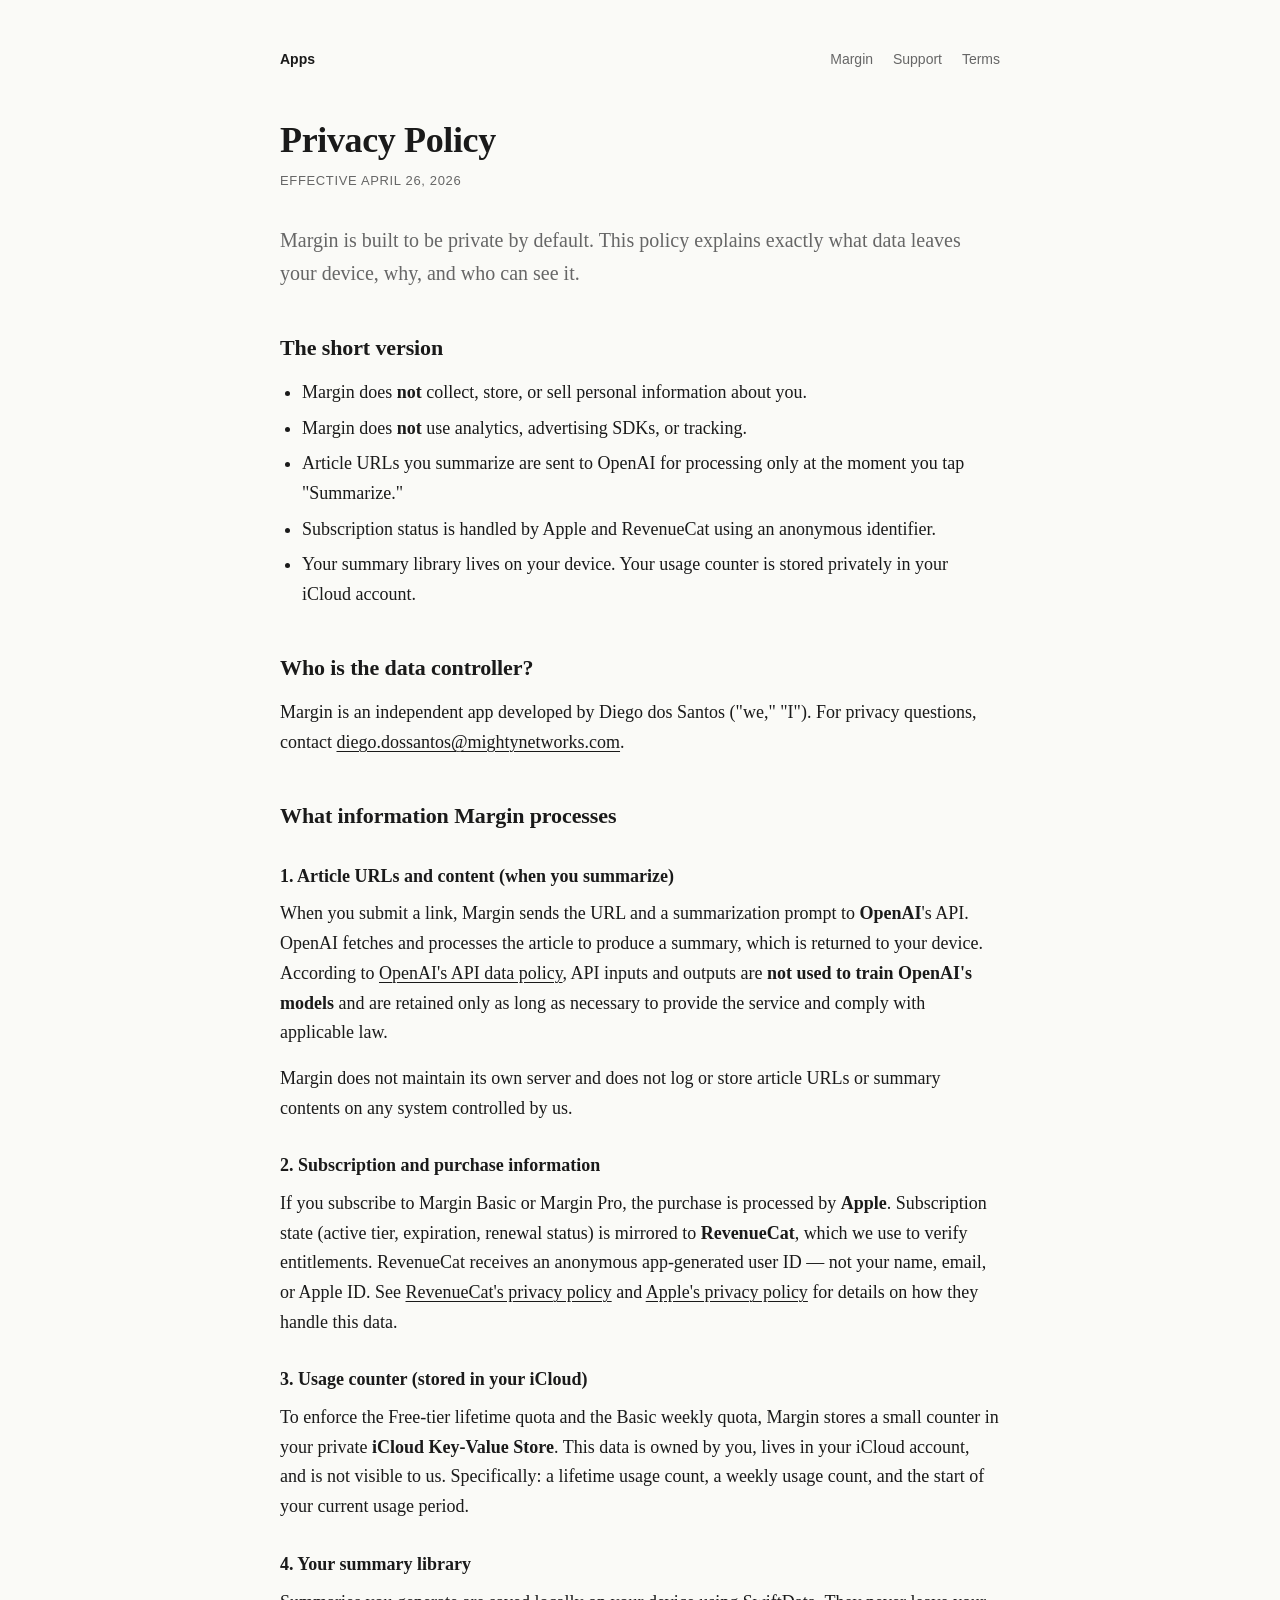
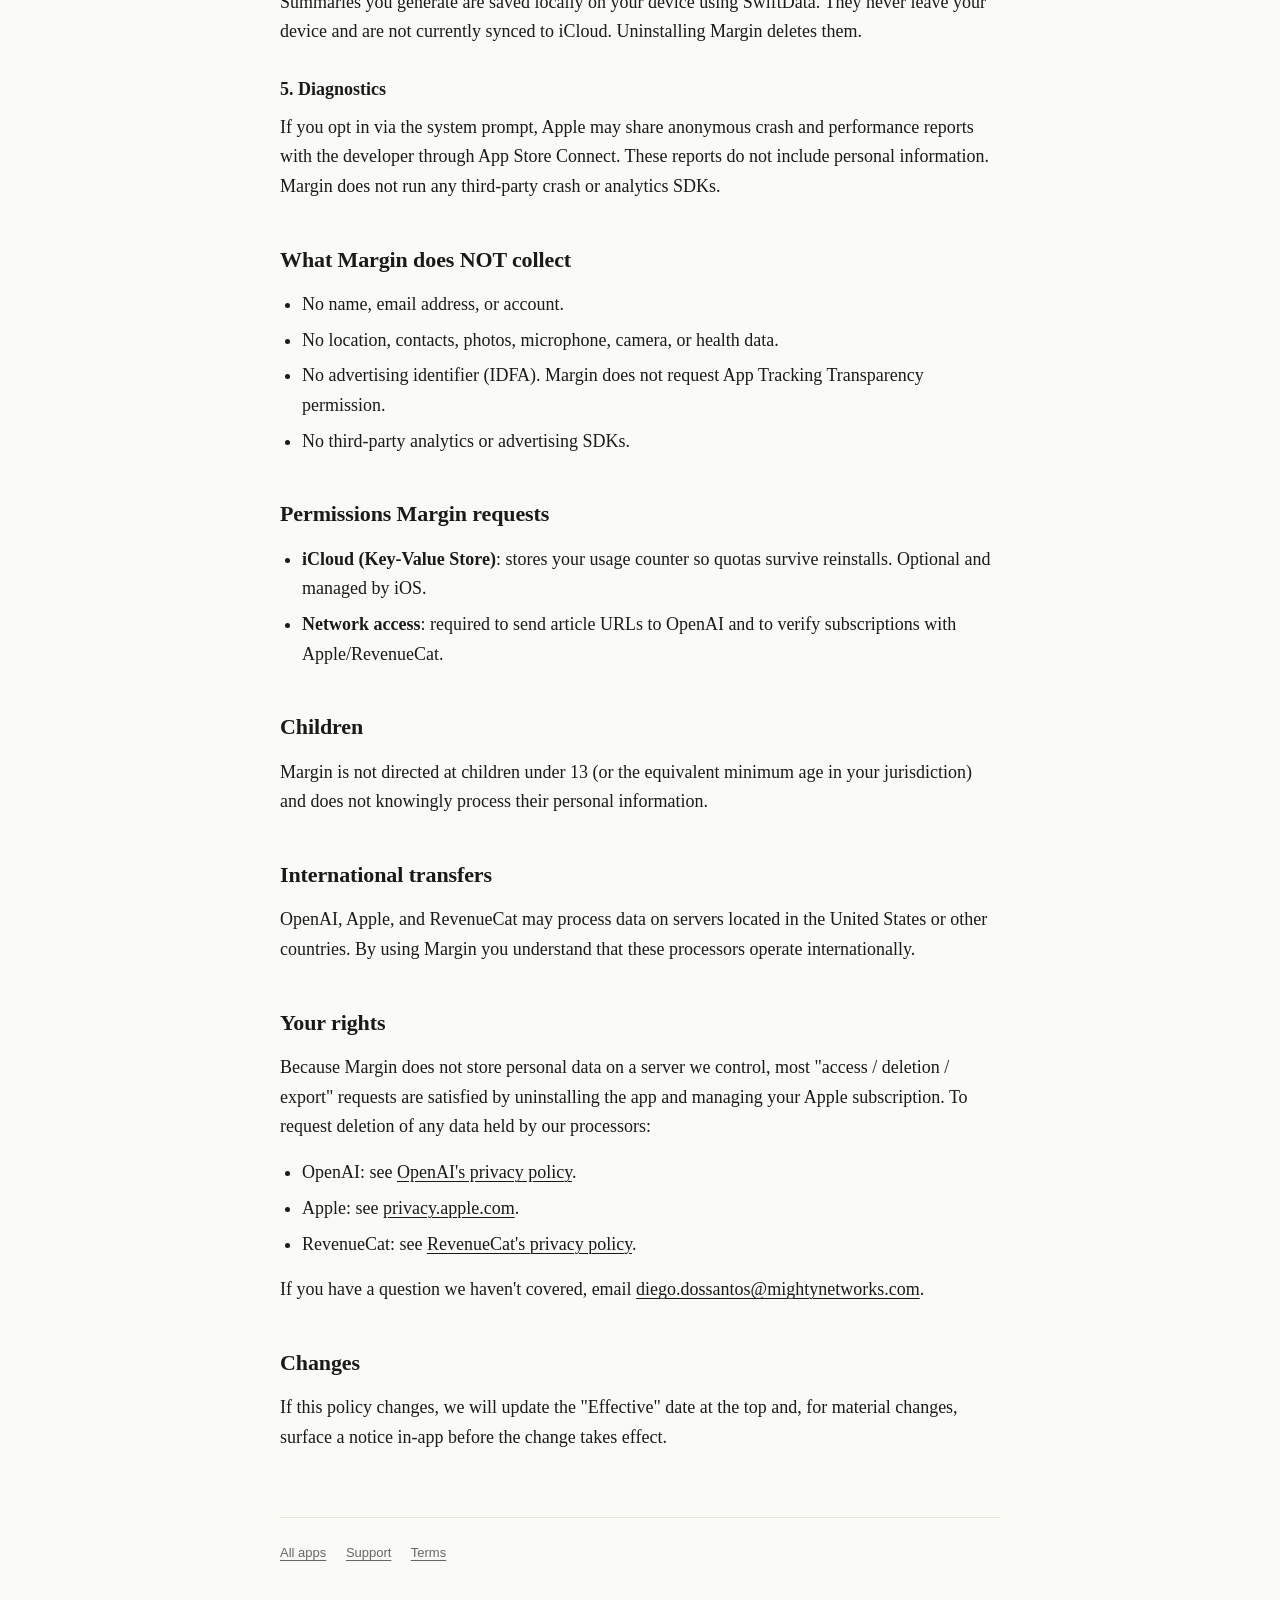
==== margin/privacy.html @ ffc80135 "Initial: landing, Margin pages (support, privacy, terms), issue templates" ====
<!doctype html>
<html lang="en">
<head>
<meta charset="utf-8">
<meta name="viewport" content="width=device-width, initial-scale=1">
<title>Margin — Privacy Policy</title>
<meta name="description" content="Margin's privacy policy. What we collect, what we don't, and where your data goes.">
<link rel="stylesheet" href="../assets/style.css">
</head>
<body>
<header class="site">
  <a class="brand" href="../">Apps</a>
  <nav>
    <a href="index.html">Margin</a>
    <a href="support.html">Support</a>
    <a href="terms.html">Terms</a>
  </nav>
</header>
<main>
  <h1>Privacy Policy</h1>
  <p class="meta">Effective April 26, 2026</p>

  <p class="lede">Margin is built to be private by default. This policy explains exactly what data leaves your device, why, and who can see it.</p>

  <h2>The short version</h2>
  <ul>
    <li>Margin does <strong>not</strong> collect, store, or sell personal information about you.</li>
    <li>Margin does <strong>not</strong> use analytics, advertising SDKs, or tracking.</li>
    <li>Article URLs you summarize are sent to OpenAI for processing only at the moment you tap "Summarize."</li>
    <li>Subscription status is handled by Apple and RevenueCat using an anonymous identifier.</li>
    <li>Your summary library lives on your device. Your usage counter is stored privately in your iCloud account.</li>
  </ul>

  <h2>Who is the data controller?</h2>
  <p>Margin is an independent app developed by Diego dos Santos ("we," "I"). For privacy questions, contact <a href="mailto:diego.dossantos@mightynetworks.com?subject=Margin%20Privacy">diego.dossantos@mightynetworks.com</a>.</p>

  <h2>What information Margin processes</h2>

  <h3>1. Article URLs and content (when you summarize)</h3>
  <p>When you submit a link, Margin sends the URL and a summarization prompt to <strong>OpenAI</strong>'s API. OpenAI fetches and processes the article to produce a summary, which is returned to your device. According to <a href="https://openai.com/enterprise-privacy/">OpenAI's API data policy</a>, API inputs and outputs are <strong>not used to train OpenAI's models</strong> and are retained only as long as necessary to provide the service and comply with applicable law.</p>
  <p>Margin does not maintain its own server and does not log or store article URLs or summary contents on any system controlled by us.</p>

  <h3>2. Subscription and purchase information</h3>
  <p>If you subscribe to Margin Basic or Margin Pro, the purchase is processed by <strong>Apple</strong>. Subscription state (active tier, expiration, renewal status) is mirrored to <strong>RevenueCat</strong>, which we use to verify entitlements. RevenueCat receives an anonymous app-generated user ID — not your name, email, or Apple ID. See <a href="https://www.revenuecat.com/privacy/">RevenueCat's privacy policy</a> and <a href="https://www.apple.com/legal/privacy/">Apple's privacy policy</a> for details on how they handle this data.</p>

  <h3>3. Usage counter (stored in your iCloud)</h3>
  <p>To enforce the Free-tier lifetime quota and the Basic weekly quota, Margin stores a small counter in your private <strong>iCloud Key-Value Store</strong>. This data is owned by you, lives in your iCloud account, and is not visible to us. Specifically: a lifetime usage count, a weekly usage count, and the start of your current usage period.</p>

  <h3>4. Your summary library</h3>
  <p>Summaries you generate are saved locally on your device using SwiftData. They never leave your device and are not currently synced to iCloud. Uninstalling Margin deletes them.</p>

  <h3>5. Diagnostics</h3>
  <p>If you opt in via the system prompt, Apple may share anonymous crash and performance reports with the developer through App Store Connect. These reports do not include personal information. Margin does not run any third-party crash or analytics SDKs.</p>

  <h2>What Margin does NOT collect</h2>
  <ul>
    <li>No name, email address, or account.</li>
    <li>No location, contacts, photos, microphone, camera, or health data.</li>
    <li>No advertising identifier (IDFA). Margin does not request App Tracking Transparency permission.</li>
    <li>No third-party analytics or advertising SDKs.</li>
  </ul>

  <h2>Permissions Margin requests</h2>
  <ul>
    <li><strong>iCloud (Key-Value Store)</strong>: stores your usage counter so quotas survive reinstalls. Optional and managed by iOS.</li>
    <li><strong>Network access</strong>: required to send article URLs to OpenAI and to verify subscriptions with Apple/RevenueCat.</li>
  </ul>

  <h2>Children</h2>
  <p>Margin is not directed at children under 13 (or the equivalent minimum age in your jurisdiction) and does not knowingly process their personal information.</p>

  <h2>International transfers</h2>
  <p>OpenAI, Apple, and RevenueCat may process data on servers located in the United States or other countries. By using Margin you understand that these processors operate internationally.</p>

  <h2>Your rights</h2>
  <p>Because Margin does not store personal data on a server we control, most "access / deletion / export" requests are satisfied by uninstalling the app and managing your Apple subscription. To request deletion of any data held by our processors:</p>
  <ul>
    <li>OpenAI: see <a href="https://openai.com/policies/privacy-policy">OpenAI's privacy policy</a>.</li>
    <li>Apple: see <a href="https://privacy.apple.com">privacy.apple.com</a>.</li>
    <li>RevenueCat: see <a href="https://www.revenuecat.com/privacy/">RevenueCat's privacy policy</a>.</li>
  </ul>
  <p>If you have a question we haven't covered, email <a href="mailto:diego.dossantos@mightynetworks.com?subject=Margin%20Privacy">diego.dossantos@mightynetworks.com</a>.</p>

  <h2>Changes</h2>
  <p>If this policy changes, we will update the "Effective" date at the top and, for material changes, surface a notice in-app before the change takes effect.</p>
</main>
<footer>
  <a href="../">All apps</a>
  <a href="support.html">Support</a>
  <a href="terms.html">Terms</a>
</footer>
</body>
</html>
---- assets/style.css ----
:root {
  --bg: #fafaf7;
  --fg: #1a1a1a;
  --muted: #666;
  --accent: #4a4a4a;
  --rule: #e5e5e0;
  --max-width: 720px;
}

@media (prefers-color-scheme: dark) {
  :root {
    --bg: #111111;
    --fg: #f0f0ec;
    --muted: #9a9a96;
    --accent: #d0d0cc;
    --rule: #2a2a28;
  }
}

* { box-sizing: border-box; }

html { -webkit-text-size-adjust: 100%; }

body {
  margin: 0;
  font-family: ui-serif, "New York", "Iowan Old Style", "Apple Garamond", Georgia, serif;
  font-size: 18px;
  line-height: 1.65;
  color: var(--fg);
  background: var(--bg);
  padding: 48px 24px 96px;
}

main {
  max-width: var(--max-width);
  margin: 0 auto;
}

header.site {
  max-width: var(--max-width);
  margin: 0 auto 48px;
  display: flex;
  align-items: center;
  justify-content: space-between;
  font-family: ui-sans-serif, -apple-system, BlinkMacSystemFont, "Segoe UI", sans-serif;
  font-size: 14px;
}

header.site a { color: var(--muted); text-decoration: none; margin-left: 16px; }
header.site a:hover { color: var(--fg); }
header.site .brand { font-weight: 600; color: var(--fg); margin-left: 0; }

h1 {
  font-size: 36px;
  line-height: 1.2;
  margin: 0 0 8px;
  letter-spacing: -0.01em;
}

h2 {
  font-size: 22px;
  margin: 40px 0 12px;
  letter-spacing: -0.005em;
}

h3 { font-size: 18px; margin: 28px 0 8px; }

p, ul, ol { margin: 0 0 16px; }

ul, ol { padding-left: 22px; }

li { margin-bottom: 6px; }

a { color: var(--fg); text-decoration: underline; text-decoration-thickness: 1px; text-underline-offset: 3px; }
a:hover { color: var(--accent); }

.lede {
  font-size: 20px;
  color: var(--muted);
  margin-bottom: 32px;
}

.meta {
  font-family: ui-sans-serif, -apple-system, BlinkMacSystemFont, sans-serif;
  font-size: 13px;
  color: var(--muted);
  text-transform: uppercase;
  letter-spacing: 0.05em;
  margin-bottom: 32px;
}

hr { border: none; border-top: 1px solid var(--rule); margin: 48px 0; }

footer {
  max-width: var(--max-width);
  margin: 64px auto 0;
  padding-top: 24px;
  border-top: 1px solid var(--rule);
  font-family: ui-sans-serif, -apple-system, BlinkMacSystemFont, sans-serif;
  font-size: 13px;
  color: var(--muted);
}

footer a { color: var(--muted); margin-right: 16px; }

code, pre { font-family: ui-monospace, "SF Mono", Menlo, monospace; font-size: 0.9em; }

.button {
  display: inline-block;
  padding: 10px 18px;
  background: var(--fg);
  color: var(--bg);
  border-radius: 8px;
  text-decoration: none;
  font-family: ui-sans-serif, -apple-system, BlinkMacSystemFont, sans-serif;
  font-size: 15px;
  font-weight: 500;
}

.button:hover { color: var(--bg); opacity: 0.85; }
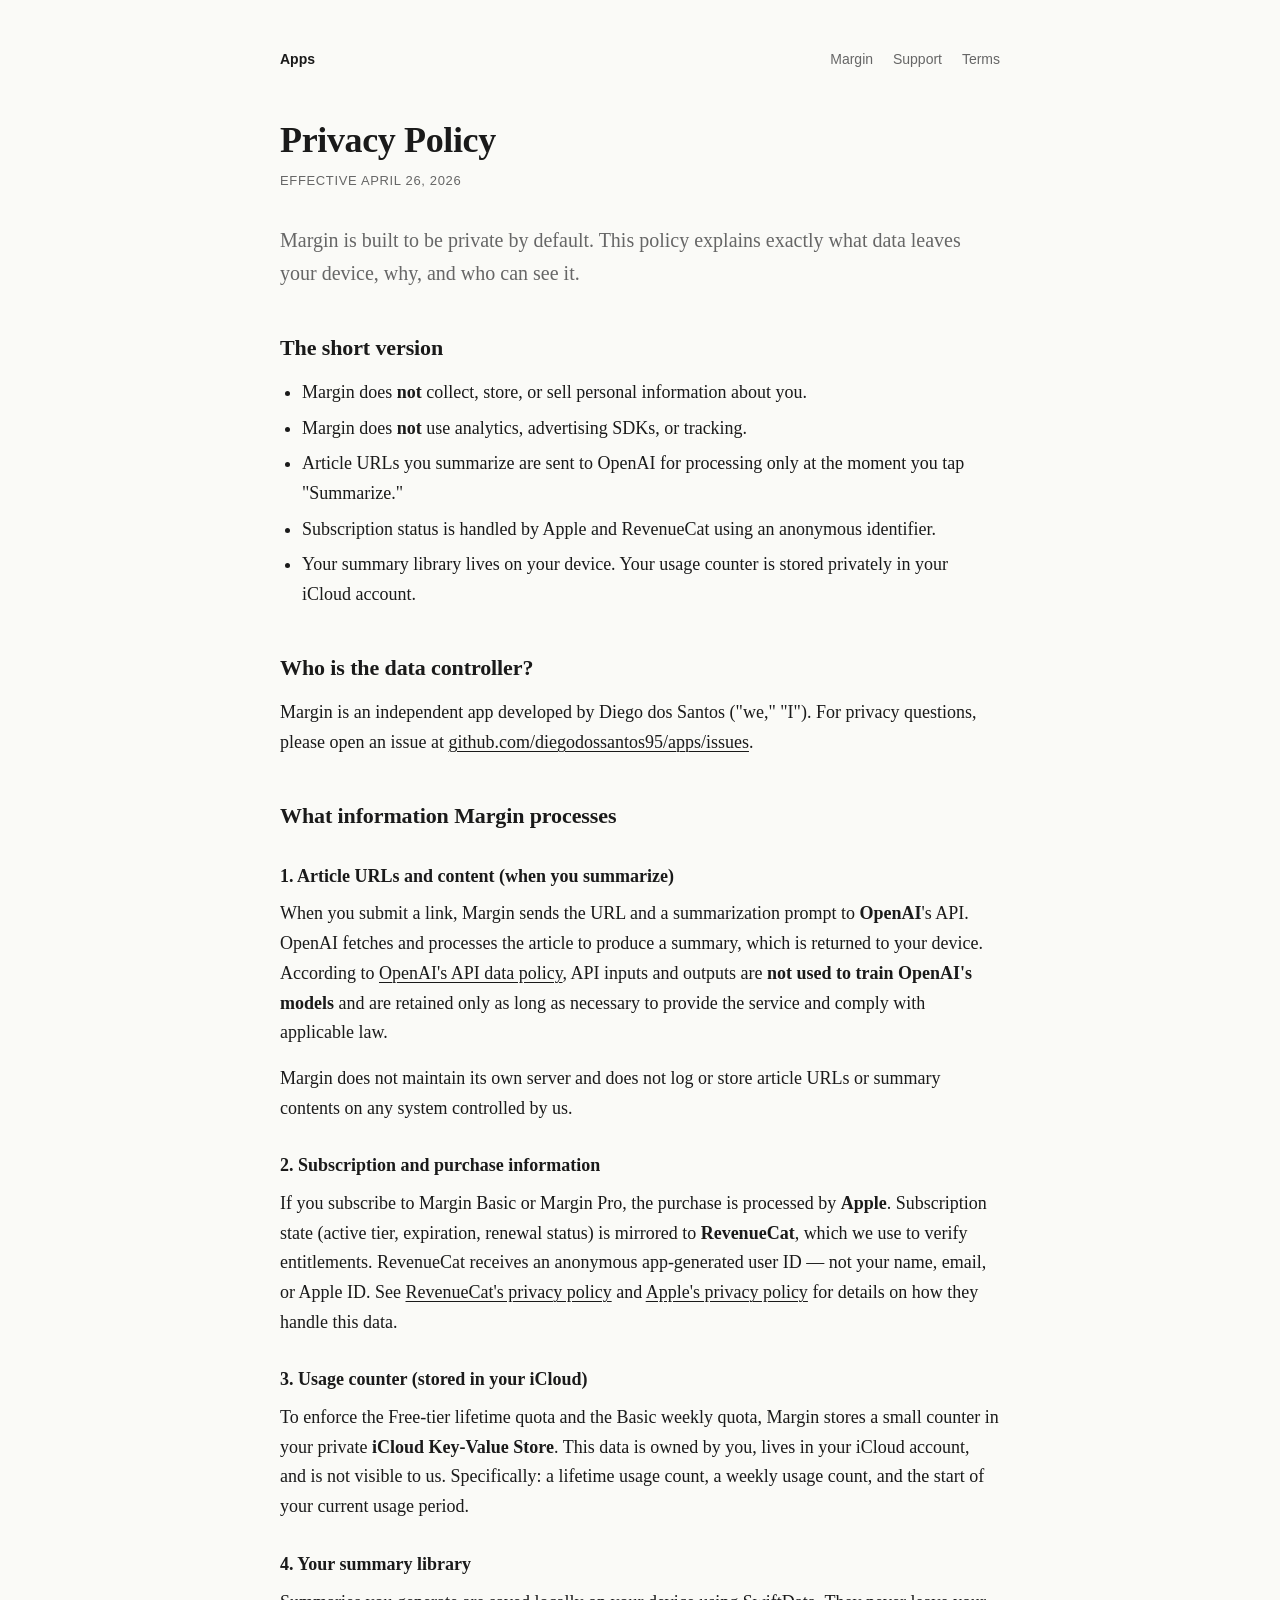
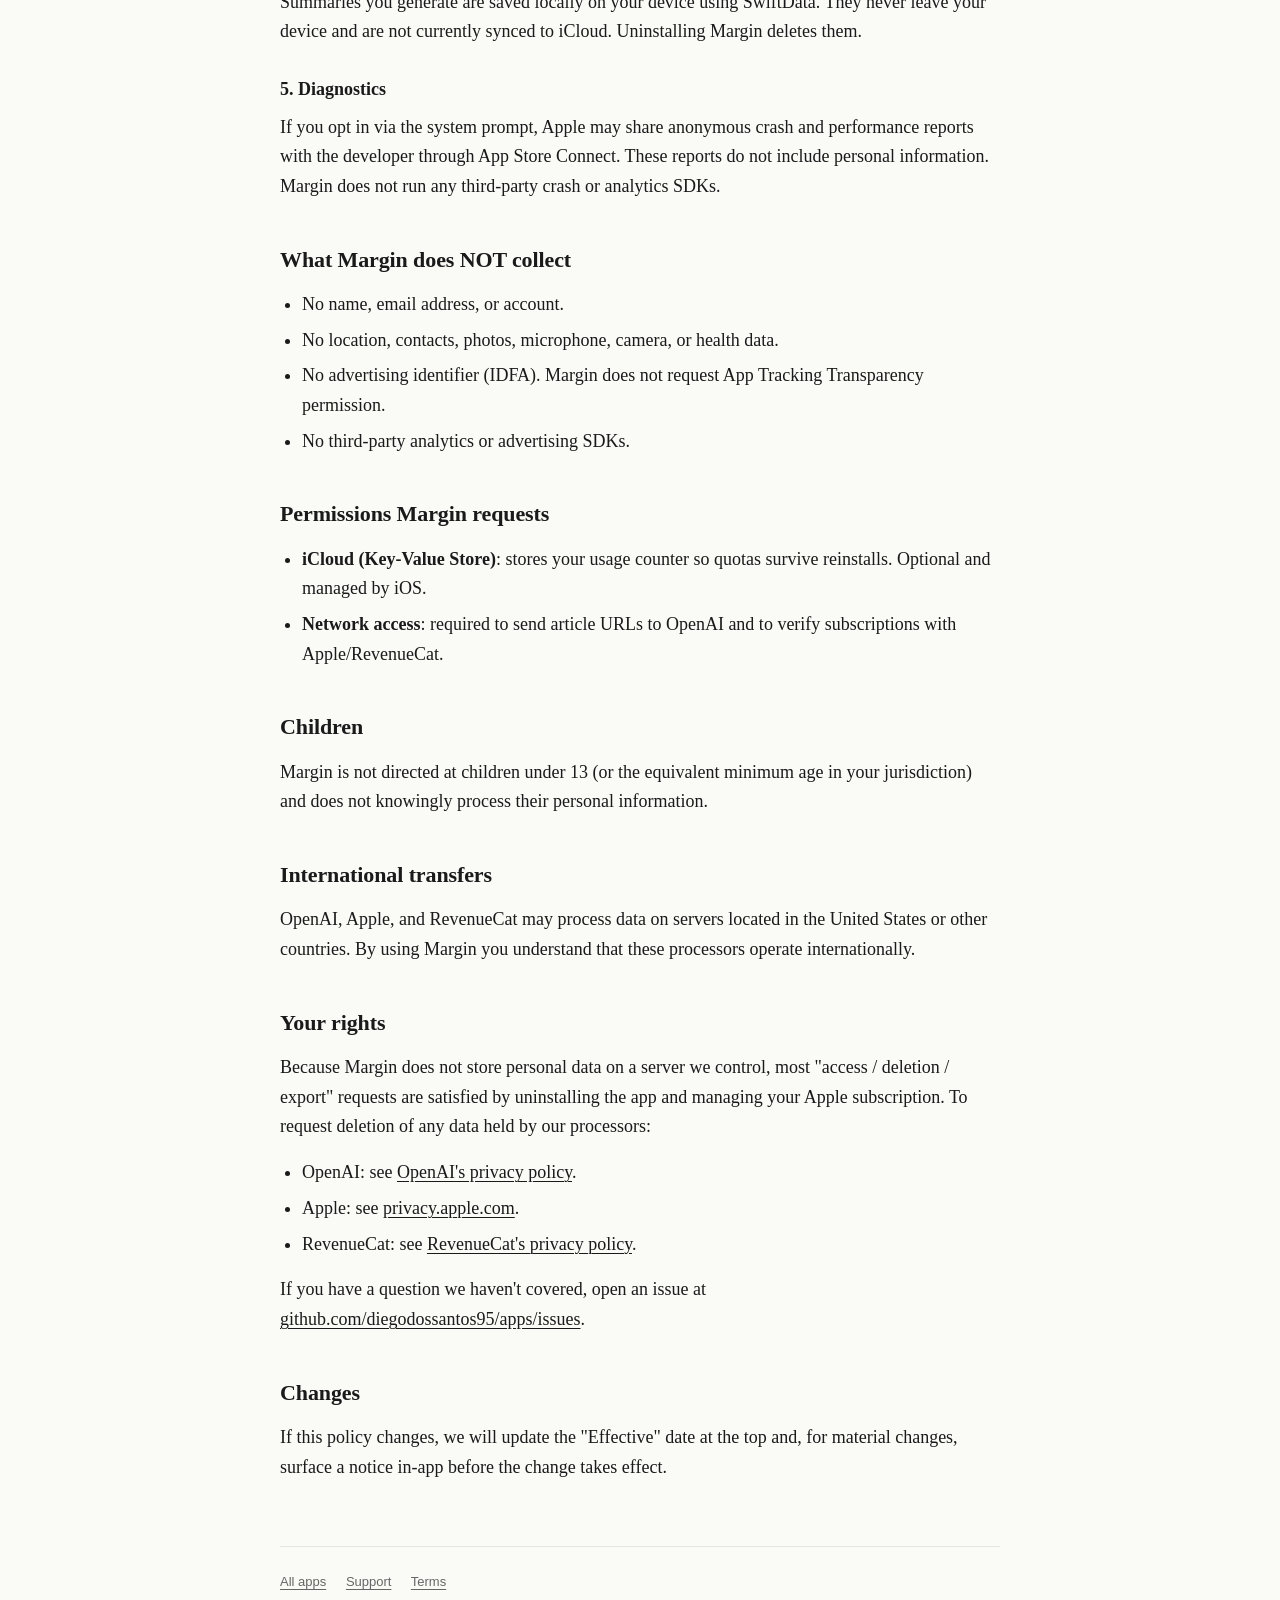
==== commit 35cbdedf: "Remove email contacts; route all support to GitHub Issues" ====
--- a/margin/privacy.html
+++ b/margin/privacy.html
@@ -32,7 +32,7 @@
   </ul>
 
   <h2>Who is the data controller?</h2>
-  <p>Margin is an independent app developed by Diego dos Santos ("we," "I"). For privacy questions, contact <a href="mailto:diego.dossantos@mightynetworks.com?subject=Margin%20Privacy">diego.dossantos@mightynetworks.com</a>.</p>
+  <p>Margin is an independent app developed by Diego dos Santos ("we," "I"). For privacy questions, please open an issue at <a href="https://github.com/diegodossantos95/apps/issues">github.com/diegodossantos95/apps/issues</a>.</p>
 
   <h2>What information Margin processes</h2>
 
@@ -79,7 +79,7 @@
     <li>Apple: see <a href="https://privacy.apple.com">privacy.apple.com</a>.</li>
     <li>RevenueCat: see <a href="https://www.revenuecat.com/privacy/">RevenueCat's privacy policy</a>.</li>
   </ul>
-  <p>If you have a question we haven't covered, email <a href="mailto:diego.dossantos@mightynetworks.com?subject=Margin%20Privacy">diego.dossantos@mightynetworks.com</a>.</p>
+  <p>If you have a question we haven't covered, open an issue at <a href="https://github.com/diegodossantos95/apps/issues">github.com/diegodossantos95/apps/issues</a>.</p>
 
   <h2>Changes</h2>
   <p>If this policy changes, we will update the "Effective" date at the top and, for material changes, surface a notice in-app before the change takes effect.</p>
